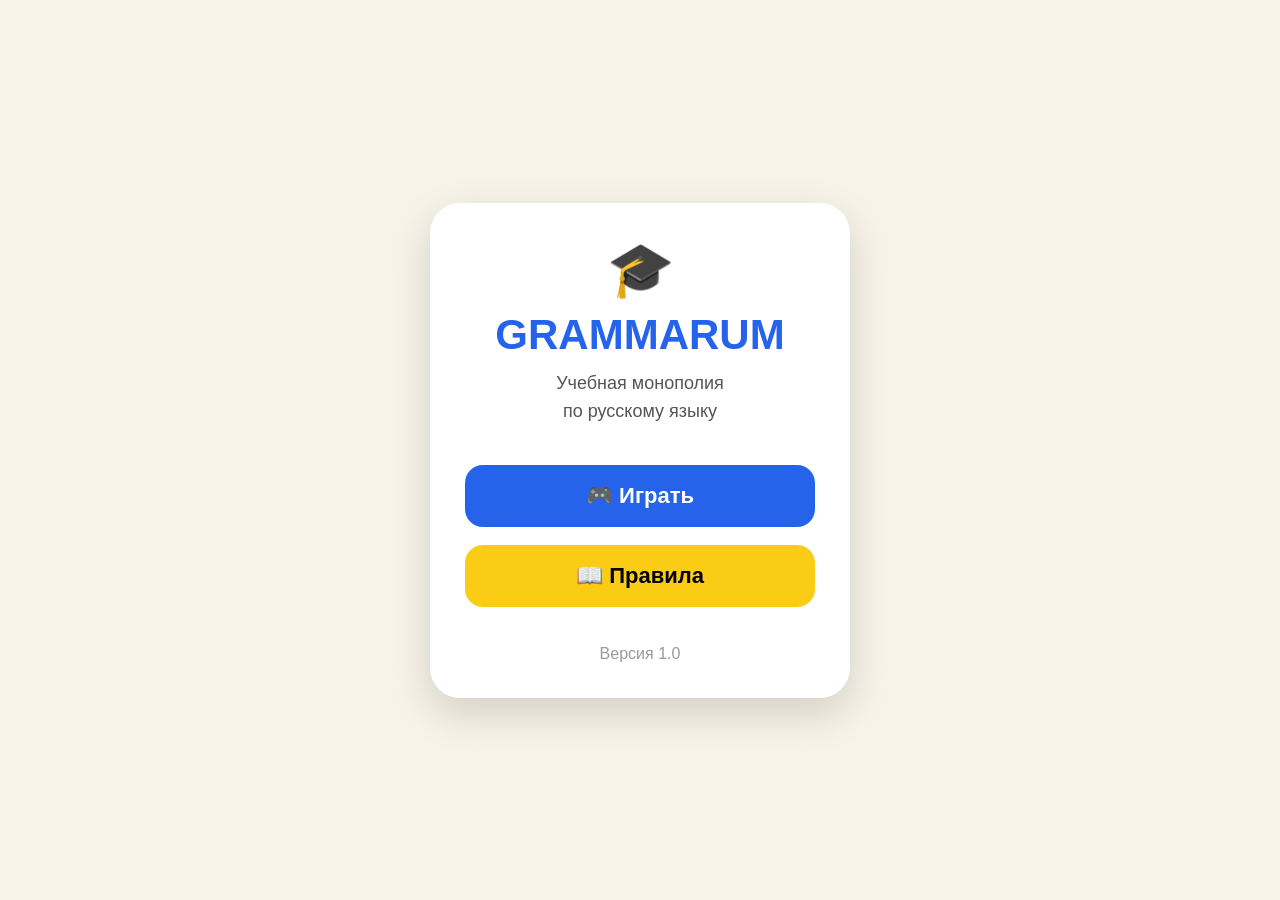
==== index.html @ 4e73dd9f "Create main page" ====
<!DOCTYPE html>
<html lang="ru">
<head>
<meta charset="UTF-8">
<meta name="viewport" content="width=device-width, initial-scale=1.0">

<title>GRAMMARUM</title>

<style>

*{
margin:0;
padding:0;
box-sizing:border-box;
font-family:Arial,Helvetica,sans-serif;
}

body{

background:#F8F3E8;

display:flex;

justify-content:center;

align-items:center;

height:100vh;

}

.container{

width:90%;

max-width:420px;

background:white;

border-radius:30px;

padding:35px;

box-shadow:0 15px 40px rgba(0,0,0,.15);

text-align:center;

}

.logo{

font-size:54px;

margin-bottom:10px;

}

h1{

font-size:42px;

color:#2563EB;

margin-bottom:10px;

}

.subtitle{

font-size:18px;

color:#555;

margin-bottom:40px;

line-height:28px;

}

button{

width:100%;

padding:18px;

border:none;

border-radius:18px;

font-size:22px;

font-weight:bold;

margin-bottom:18px;

cursor:pointer;

transition:.25s;

}

.play{

background:#2563EB;

color:white;

}

.play:hover{

transform:scale(1.03);

}

.rules{

background:#FACC15;

}

.rules:hover{

transform:scale(1.03);

}

.version{

margin-top:20px;

color:#999;

}

</style>

</head>

<body>

<div class="container">

<div class="logo">🎓</div>

<h1>GRAMMARUM</h1>

<div class="subtitle">

Учебная монополия<br>

по русскому языку

</div>

<button class="play">

🎮 Играть

</button>

<button class="rules">

📖 Правила

</button>

<div class="version">

Версия 1.0

</div>

</div>

</body>

</html>
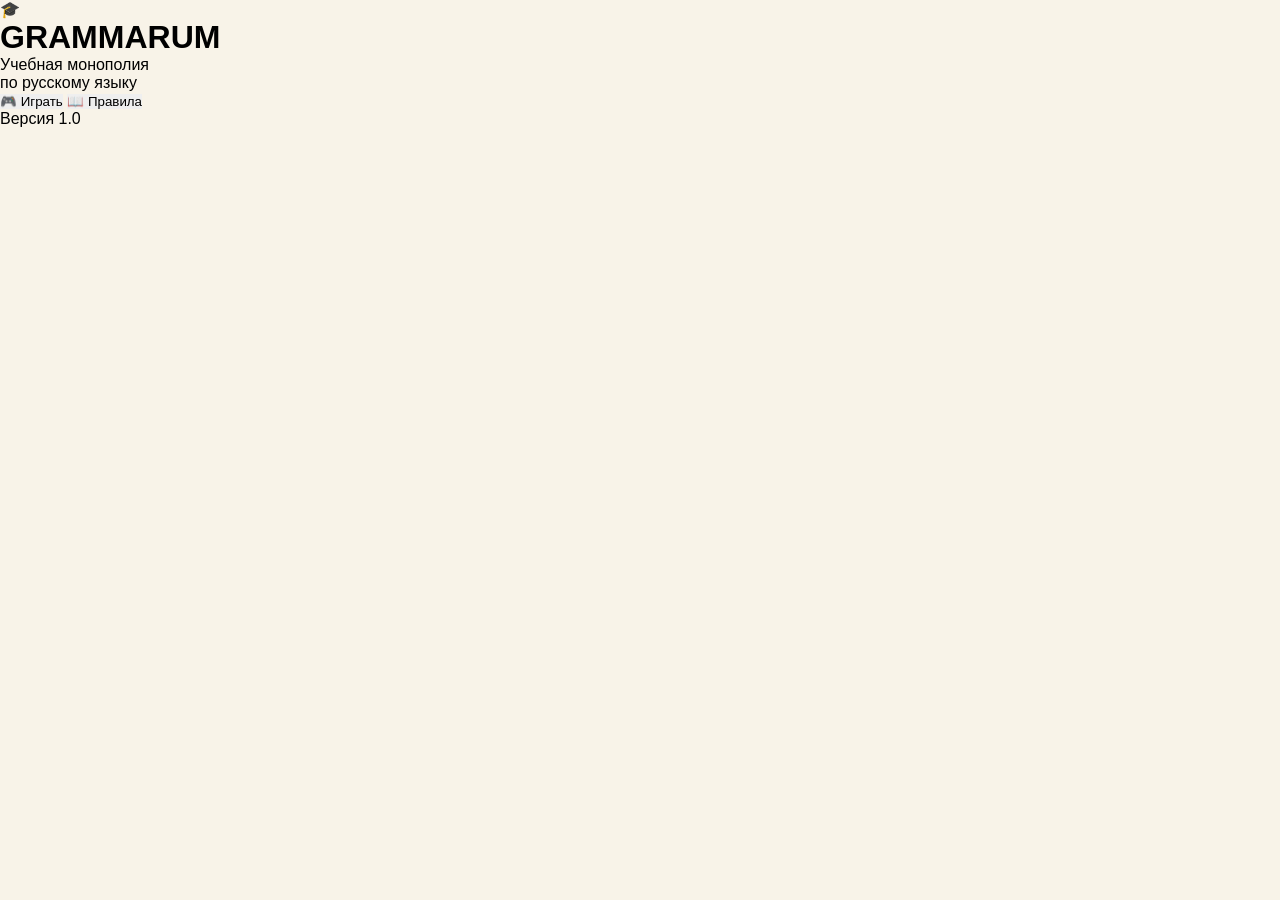
==== commit cc8cd102: "Update index.html" ====
--- a/index.html
+++ b/index.html
@@ -5,135 +5,8 @@
 <meta name="viewport" content="width=device-width, initial-scale=1.0">
 
 <title>GRAMMARUM</title>
-
-<style>
-
-*{
-margin:0;
-padding:0;
-box-sizing:border-box;
-font-family:Arial,Helvetica,sans-serif;
-}
-
-body{
-
-background:#F8F3E8;
-
-display:flex;
-
-justify-content:center;
-
-align-items:center;
-
-height:100vh;
-
-}
-
-.container{
-
-width:90%;
-
-max-width:420px;
-
-background:white;
-
-border-radius:30px;
-
-padding:35px;
-
-box-shadow:0 15px 40px rgba(0,0,0,.15);
-
-text-align:center;
-
-}
-
-.logo{
-
-font-size:54px;
-
-margin-bottom:10px;
-
-}
-
-h1{
-
-font-size:42px;
-
-color:#2563EB;
-
-margin-bottom:10px;
-
-}
-
-.subtitle{
-
-font-size:18px;
-
-color:#555;
-
-margin-bottom:40px;
-
-line-height:28px;
-
-}
-
-button{
-
-width:100%;
-
-padding:18px;
-
-border:none;
-
-border-radius:18px;
-
-font-size:22px;
-
-font-weight:bold;
-
-margin-bottom:18px;
-
-cursor:pointer;
-
-transition:.25s;
-
-}
-
-.play{
-
-background:#2563EB;
-
-color:white;
-
-}
-
-.play:hover{
-
-transform:scale(1.03);
-
-}
-
-.rules{
-
-background:#FACC15;
-
-}
-
-.rules:hover{
-
-transform:scale(1.03);
-
-}
-
-.version{
-
-margin-top:20px;
-
-color:#999;
-
-}
-
-</style>
+<link rel="stylesheet" href="css/style.css">
+<style></style>
 
 </head>
 
@@ -172,6 +45,7 @@
 </div>
 
 </div>
+<script src="js/app.js"></script>
 
 </body>
 
--- a/css/style.css
+++ b/css/style.css
@@ -0,0 +1,29 @@
+*{
+margin:0;
+padding:0;
+box-sizing:border-box;
+}
+
+body{
+
+background:#F8F3E8;
+
+font-family:Arial,Helvetica,sans-serif;
+
+}
+
+button{
+
+cursor:pointer;
+
+border:none;
+
+}
+
+a{
+
+text-decoration:none;
+
+color:inherit;
+
+}
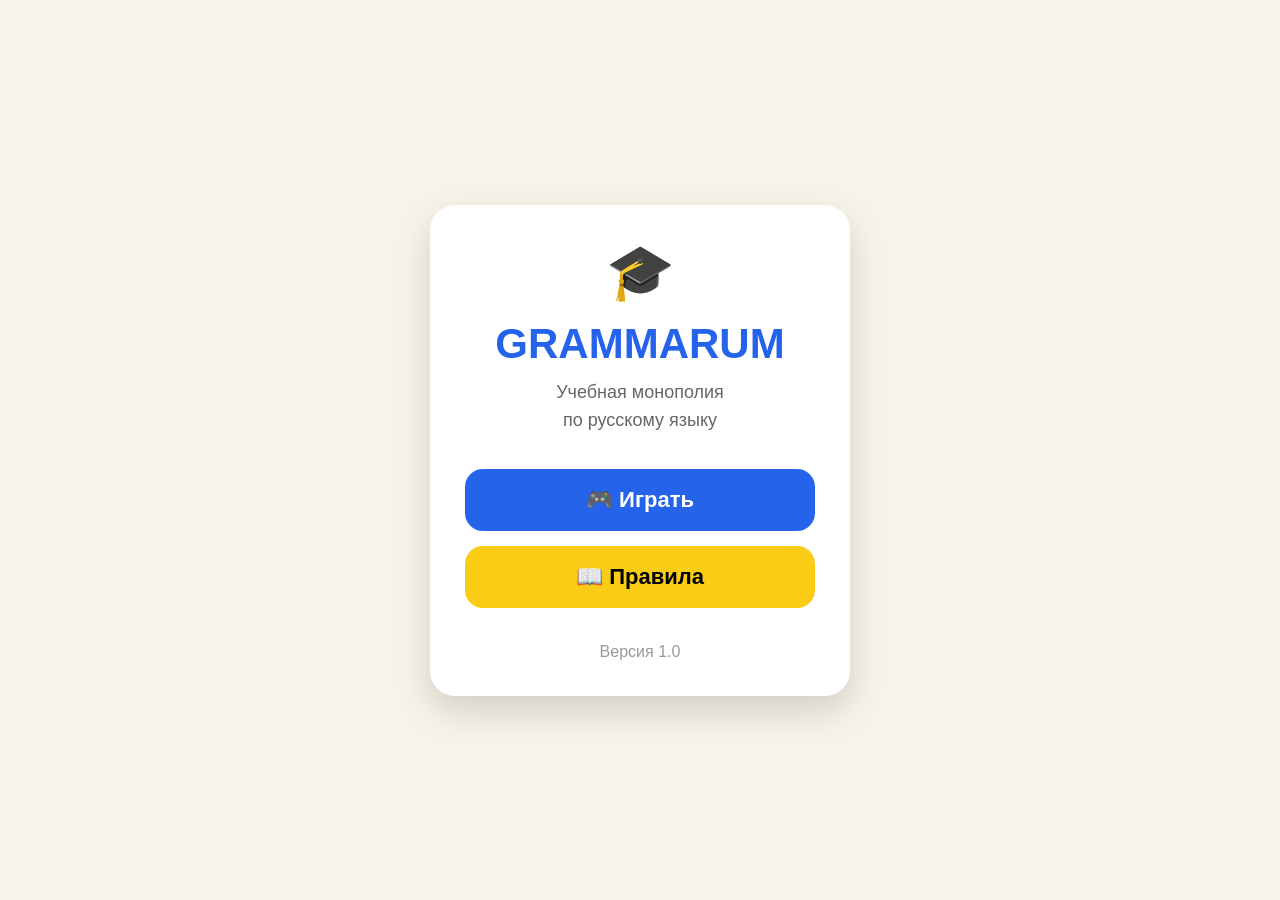
==== commit d439a6b2: "Update index.html" ====
--- a/index.html
+++ b/index.html
@@ -9,44 +9,32 @@
 <style></style>
 
 </head>
-
-<body>
-
+  <body>
 <div class="container">
 
-<div class="logo">🎓</div>
+    <div class="logo">🎓</div>
 
-<h1>GRAMMARUM</h1>
+    <h1>GRAMMARUM</h1>
 
-<div class="subtitle">
+    <div class="subtitle">
+        Учебная монополия<br>
+        по русскому языку
+    </div>
 
-Учебная монополия<br>
+    <button class="btn play">
+        🎮 Играть
+    </button>
 
-по русскому языку
+    <button class="btn rules">
+        📖 Правила
+    </button>
+
+    <div class="version">
+        Версия 1.0
+    </div>
 
 </div>
 
-<button class="play">
-
-🎮 Играть
-
-</button>
-
-<button class="rules">
-
-📖 Правила
-
-</button>
-
-<div class="version">
-
-Версия 1.0
-
-</div>
-
-</div>
 <script src="js/app.js"></script>
-
-</body>
-
+    </body>
 </html>
--- a/css/style.css
+++ b/css/style.css
@@ -2,28 +2,71 @@
 margin:0;
 padding:0;
 box-sizing:border-box;
+font-family:Arial,sans-serif;
 }
 
 body{
-
 background:#F8F3E8;
-
-font-family:Arial,Helvetica,sans-serif;
-
+display:flex;
+justify-content:center;
+align-items:center;
+height:100vh;
 }
 
-button{
-
-cursor:pointer;
-
-border:none;
-
+.container{
+width:90%;
+max-width:420px;
+background:#fff;
+padding:35px;
+border-radius:25px;
+box-shadow:0 15px 35px rgba(0,0,0,.15);
+text-align:center;
 }
 
-a{
+.logo{
+font-size:55px;
+margin-bottom:15px;
+}
 
-text-decoration:none;
+h1{
+font-size:42px;
+color:#2563EB;
+margin-bottom:10px;
+}
 
-color:inherit;
+.subtitle{
+font-size:18px;
+color:#666;
+margin-bottom:35px;
+line-height:28px;
+}
 
+.btn{
+width:100%;
+padding:18px;
+border:none;
+border-radius:18px;
+font-size:22px;
+font-weight:bold;
+margin-bottom:15px;
+cursor:pointer;
+transition:.3s;
 }
+
+.play{
+background:#2563EB;
+color:white;
+}
+
+.rules{
+background:#FACC15;
+}
+
+.btn:hover{
+transform:scale(1.03);
+}
+
+.version{
+margin-top:20px;
+color:#999;
+}
